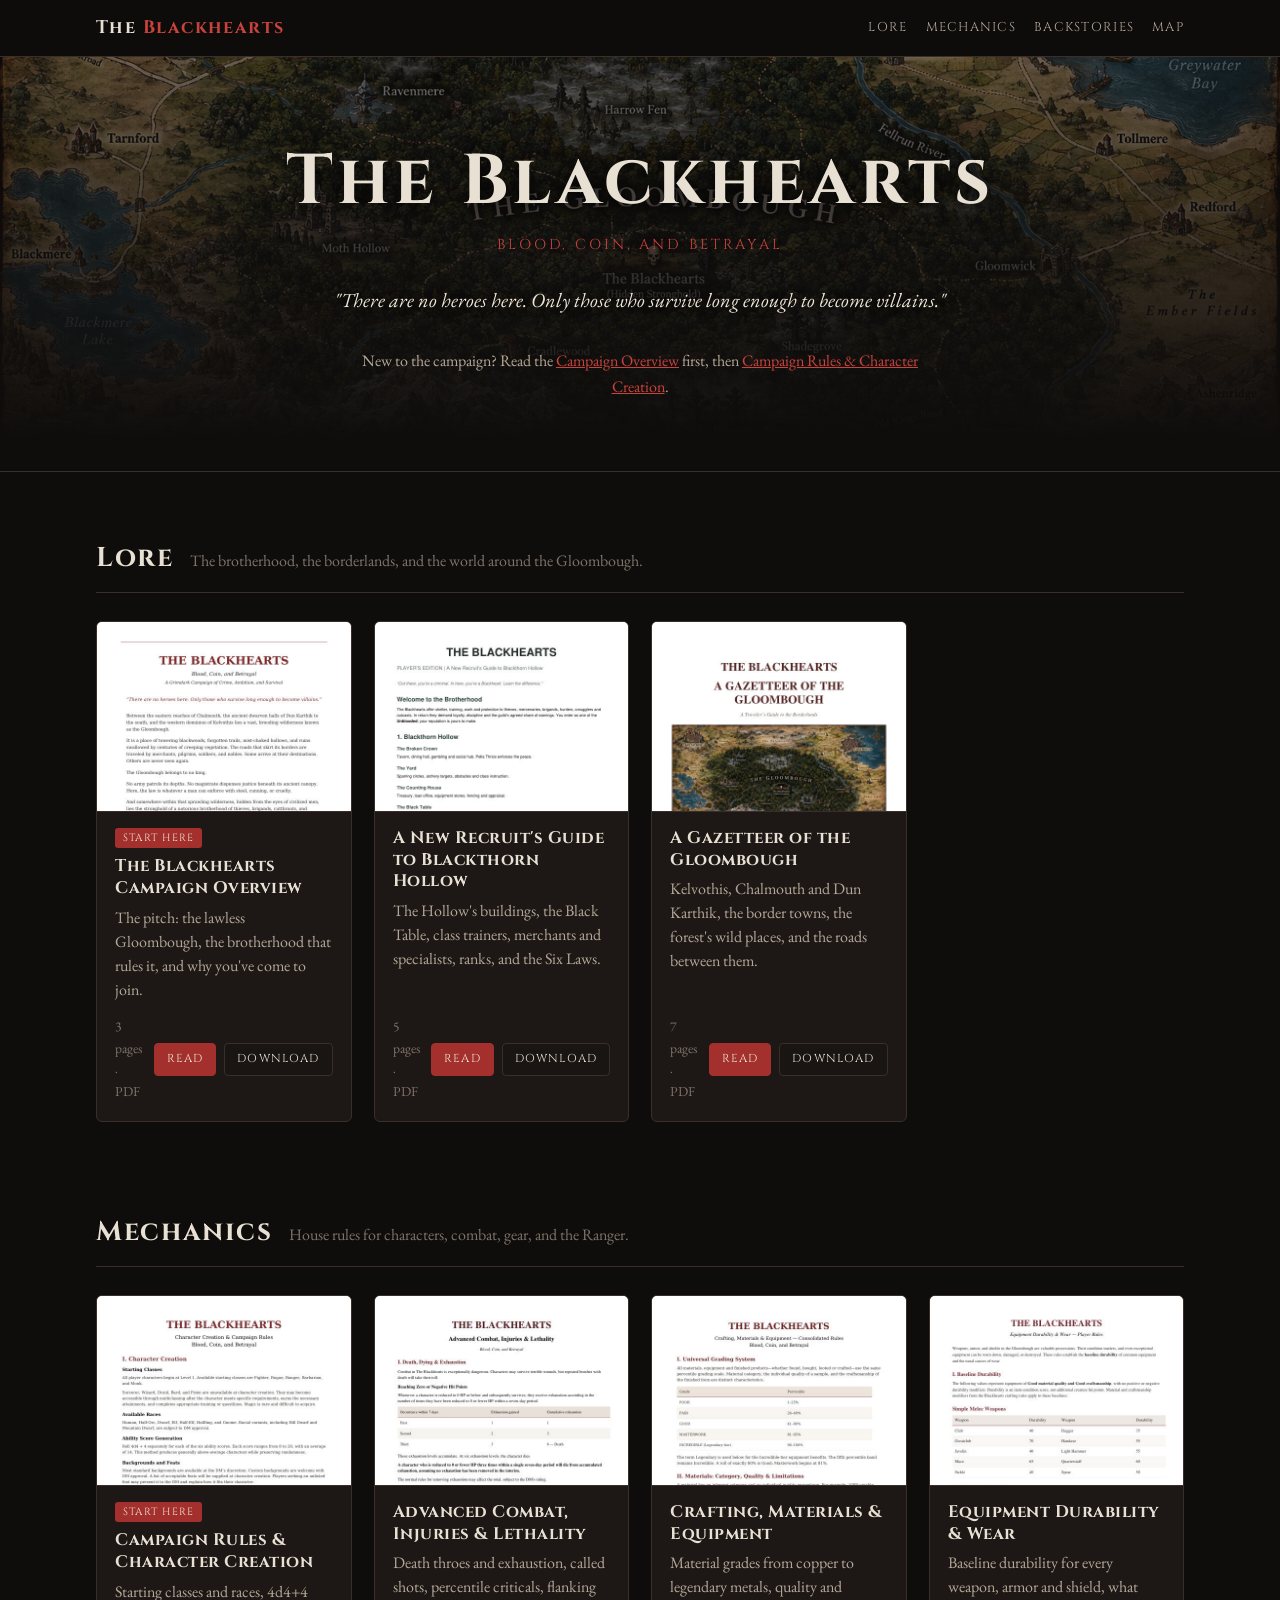
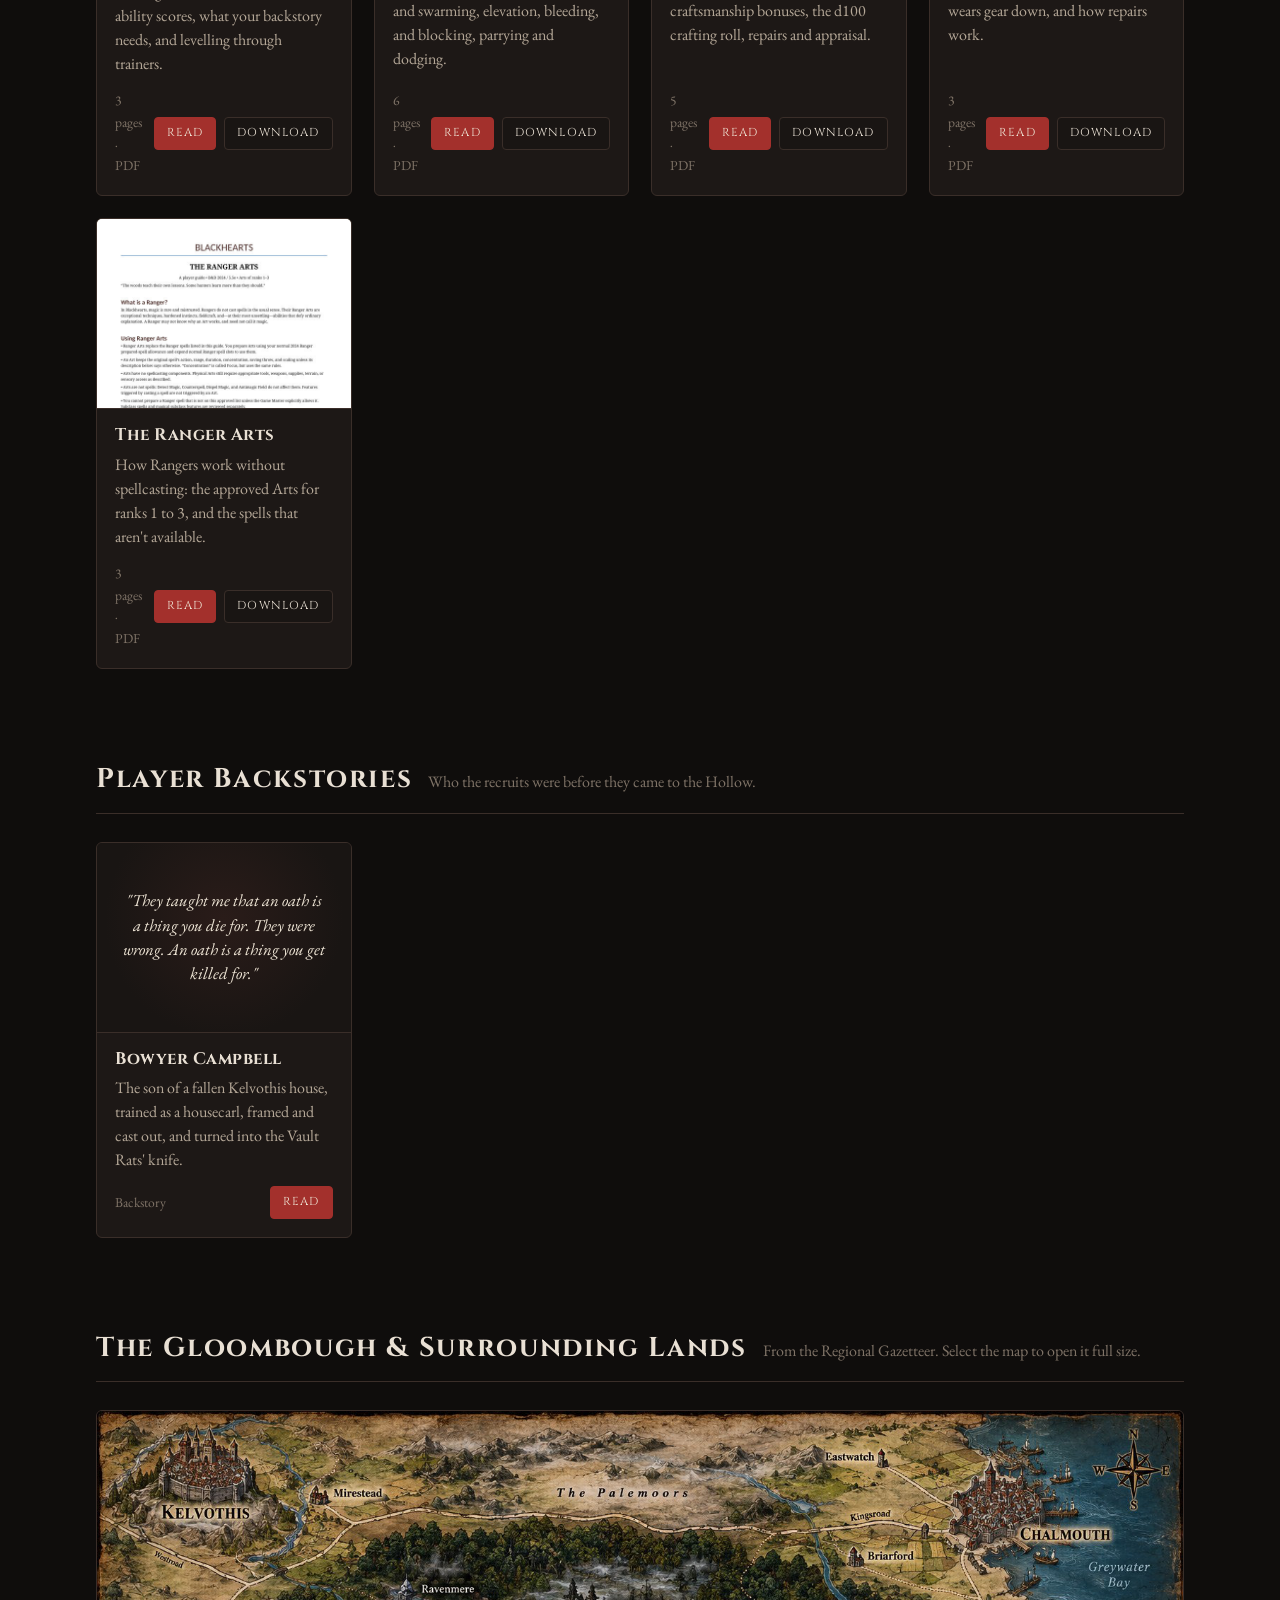
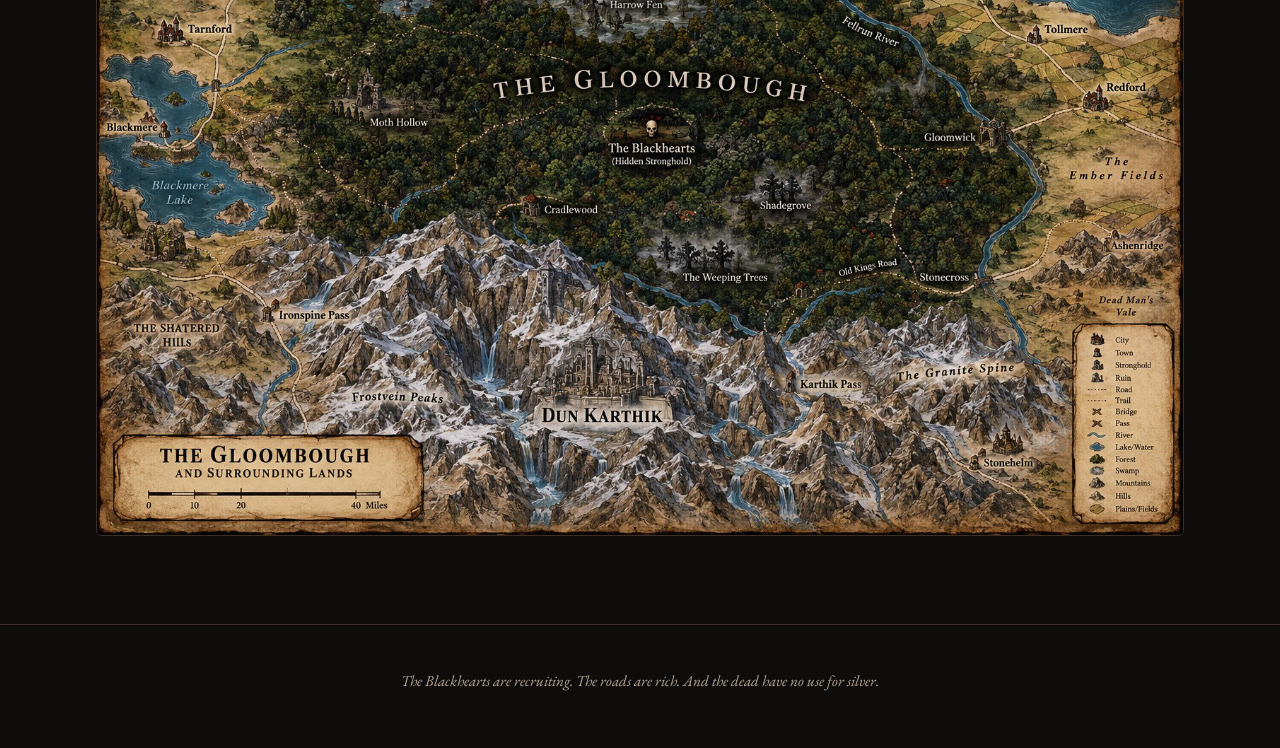
==== index.html @ fa6385bd "Add Blackhearts campaign document site Static site that organizes the player documents into Lore, Me" ====
<!doctype html>
<html lang="en">
<head>
  <meta charset="utf-8">
  <meta name="viewport" content="width=device-width, initial-scale=1">
  <title>The Blackhearts</title>
  <meta name="description" content="Player documents for The Blackhearts, a grimdark D&amp;D campaign in the Gloombough: lore, rules, and character backstories.">
  <link rel="preconnect" href="https://fonts.googleapis.com">
  <link rel="preconnect" href="https://fonts.gstatic.com" crossorigin>
  <link href="https://fonts.googleapis.com/css2?family=Cinzel:wght@500;700&family=EB+Garamond:ital,wght@0,400;0,600;1,400&display=swap" rel="stylesheet">
  <link rel="stylesheet" href="assets/style.css">
</head>
<body>

<header class="topbar">
  <div class="wrap">
    <a class="brand" href="#top">The <span>Blackhearts</span></a>
    <nav>
      <a href="#lore">Lore</a>
      <a href="#mechanics">Mechanics</a>
      <a href="#backstories">Backstories</a>
      <a href="#map">Map</a>
    </nav>
  </div>
</header>

<div class="hero" id="top">
  <div class="wrap">
    <h1>The Blackhearts</h1>
    <p class="tagline">Blood, Coin, and Betrayal</p>
    <blockquote>"There are no heroes here. Only those who survive long enough to become villains."</blockquote>
    <p class="start">New to the campaign? Read the <a href="docs/lore/campaign-overview.pdf" target="_blank" rel="noopener">Campaign Overview</a> first, then <a href="docs/mechanics/campaign-rules-character-creation.pdf" target="_blank" rel="noopener">Campaign Rules &amp; Character Creation</a>.</p>
  </div>
</div>

<main class="wrap">

  <section class="shelf" id="lore">
    <div class="shelf-head">
      <h2>Lore</h2>
      <p>The brotherhood, the borderlands, and the world around the Gloombough.</p>
    </div>
    <div class="grid">

      <article class="card">
        <a class="cover" href="docs/lore/campaign-overview.pdf" target="_blank" rel="noopener"><img src="assets/covers/campaign-overview.jpg" alt="First page of The Blackhearts Campaign Overview" loading="lazy"></a>
        <div class="body">
          <span class="badge">Start here</span>
          <h3><a href="docs/lore/campaign-overview.pdf" target="_blank" rel="noopener">The Blackhearts Campaign Overview</a></h3>
          <p class="desc">The pitch: the lawless Gloombough, the brotherhood that rules it, and why you've come to join.</p>
          <div class="meta">3 pages · PDF
            <span class="actions"><a class="btn primary" href="docs/lore/campaign-overview.pdf" target="_blank" rel="noopener">Read</a><a class="btn" href="docs/lore/campaign-overview.pdf" download>Download</a></span>
          </div>
        </div>
      </article>

      <article class="card">
        <a class="cover" href="docs/lore/blackhearts-faction-guide.pdf" target="_blank" rel="noopener"><img src="assets/covers/blackhearts-faction-guide.jpg" alt="First page of the Blackhearts faction guide" loading="lazy"></a>
        <div class="body">
          <h3><a href="docs/lore/blackhearts-faction-guide.pdf" target="_blank" rel="noopener">A New Recruit's Guide to Blackthorn Hollow</a></h3>
          <p class="desc">The Hollow's buildings, the Black Table, class trainers, merchants and specialists, ranks, and the Six Laws.</p>
          <div class="meta">5 pages · PDF
            <span class="actions"><a class="btn primary" href="docs/lore/blackhearts-faction-guide.pdf" target="_blank" rel="noopener">Read</a><a class="btn" href="docs/lore/blackhearts-faction-guide.pdf" download>Download</a></span>
          </div>
        </div>
      </article>

      <article class="card">
        <a class="cover" href="docs/lore/regional-gazetteer.pdf" target="_blank" rel="noopener"><img src="assets/covers/regional-gazetteer.jpg" alt="First page of the Regional Gazetteer, showing the map of the Gloombough" loading="lazy"></a>
        <div class="body">
          <h3><a href="docs/lore/regional-gazetteer.pdf" target="_blank" rel="noopener">A Gazetteer of the Gloombough</a></h3>
          <p class="desc">Kelvothis, Chalmouth and Dun Karthik, the border towns, the forest's wild places, and the roads between them.</p>
          <div class="meta">7 pages · PDF
            <span class="actions"><a class="btn primary" href="docs/lore/regional-gazetteer.pdf" target="_blank" rel="noopener">Read</a><a class="btn" href="docs/lore/regional-gazetteer.pdf" download>Download</a></span>
          </div>
        </div>
      </article>

    </div>
  </section>

  <section class="shelf" id="mechanics">
    <div class="shelf-head">
      <h2>Mechanics</h2>
      <p>House rules for characters, combat, gear, and the Ranger.</p>
    </div>
    <div class="grid">

      <article class="card">
        <a class="cover" href="docs/mechanics/campaign-rules-character-creation.pdf" target="_blank" rel="noopener"><img src="assets/covers/campaign-rules-character-creation.jpg" alt="First page of Campaign Rules and Character Creation" loading="lazy"></a>
        <div class="body">
          <span class="badge">Start here</span>
          <h3><a href="docs/mechanics/campaign-rules-character-creation.pdf" target="_blank" rel="noopener">Campaign Rules &amp; Character Creation</a></h3>
          <p class="desc">Starting classes and races, 4d4+4 ability scores, what your backstory needs, and levelling through trainers.</p>
          <div class="meta">3 pages · PDF
            <span class="actions"><a class="btn primary" href="docs/mechanics/campaign-rules-character-creation.pdf" target="_blank" rel="noopener">Read</a><a class="btn" href="docs/mechanics/campaign-rules-character-creation.pdf" download>Download</a></span>
          </div>
        </div>
      </article>

      <article class="card">
        <a class="cover" href="docs/mechanics/advanced-combat.pdf" target="_blank" rel="noopener"><img src="assets/covers/advanced-combat.jpg" alt="First page of Advanced Combat, Injuries and Lethality" loading="lazy"></a>
        <div class="body">
          <h3><a href="docs/mechanics/advanced-combat.pdf" target="_blank" rel="noopener">Advanced Combat, Injuries &amp; Lethality</a></h3>
          <p class="desc">Death throes and exhaustion, called shots, percentile criticals, flanking and swarming, elevation, bleeding, and blocking, parrying and dodging.</p>
          <div class="meta">6 pages · PDF
            <span class="actions"><a class="btn primary" href="docs/mechanics/advanced-combat.pdf" target="_blank" rel="noopener">Read</a><a class="btn" href="docs/mechanics/advanced-combat.pdf" download>Download</a></span>
          </div>
        </div>
      </article>

      <article class="card">
        <a class="cover" href="docs/mechanics/crafting.pdf" target="_blank" rel="noopener"><img src="assets/covers/crafting.jpg" alt="First page of Crafting, Materials and Equipment" loading="lazy"></a>
        <div class="body">
          <h3><a href="docs/mechanics/crafting.pdf" target="_blank" rel="noopener">Crafting, Materials &amp; Equipment</a></h3>
          <p class="desc">Material grades from copper to legendary metals, quality and craftsmanship bonuses, the d100 crafting roll, repairs and appraisal.</p>
          <div class="meta">5 pages · PDF
            <span class="actions"><a class="btn primary" href="docs/mechanics/crafting.pdf" target="_blank" rel="noopener">Read</a><a class="btn" href="docs/mechanics/crafting.pdf" download>Download</a></span>
          </div>
        </div>
      </article>

      <article class="card">
        <a class="cover" href="docs/mechanics/durability.pdf" target="_blank" rel="noopener"><img src="assets/covers/durability.jpg" alt="First page of Equipment Durability and Wear" loading="lazy"></a>
        <div class="body">
          <h3><a href="docs/mechanics/durability.pdf" target="_blank" rel="noopener">Equipment Durability &amp; Wear</a></h3>
          <p class="desc">Baseline durability for every weapon, armor and shield, what wears gear down, and how repairs work.</p>
          <div class="meta">3 pages · PDF
            <span class="actions"><a class="btn primary" href="docs/mechanics/durability.pdf" target="_blank" rel="noopener">Read</a><a class="btn" href="docs/mechanics/durability.pdf" download>Download</a></span>
          </div>
        </div>
      </article>

      <article class="card">
        <a class="cover" href="docs/mechanics/ranger-arts.pdf" target="_blank" rel="noopener"><img src="assets/covers/ranger-arts.jpg" alt="First page of The Ranger Arts player guide" loading="lazy"></a>
        <div class="body">
          <h3><a href="docs/mechanics/ranger-arts.pdf" target="_blank" rel="noopener">The Ranger Arts</a></h3>
          <p class="desc">How Rangers work without spellcasting: the approved Arts for ranks 1 to 3, and the spells that aren't available.</p>
          <div class="meta">3 pages · PDF
            <span class="actions"><a class="btn primary" href="docs/mechanics/ranger-arts.pdf" target="_blank" rel="noopener">Read</a><a class="btn" href="docs/mechanics/ranger-arts.pdf" download>Download</a></span>
          </div>
        </div>
      </article>

    </div>
  </section>

  <section class="shelf" id="backstories">
    <div class="shelf-head">
      <h2>Player Backstories</h2>
      <p>Who the recruits were before they came to the Hollow.</p>
    </div>
    <div class="grid">

      <article class="card">
        <a class="epigraph" href="backstories/bowyer-campbell.html">"They taught me that an oath is a thing you die for. They were wrong. An oath is a thing you get killed for."</a>
        <div class="body">
          <h3><a href="backstories/bowyer-campbell.html">Bowyer Campbell</a></h3>
          <p class="desc">The son of a fallen Kelvothis house, trained as a housecarl, framed and cast out, and turned into the Vault Rats' knife.</p>
          <div class="meta">Backstory
            <span class="actions"><a class="btn primary" href="backstories/bowyer-campbell.html">Read</a></span>
          </div>
        </div>
      </article>

    </div>
  </section>

  <section class="shelf" id="map">
    <div class="shelf-head">
      <h2>The Gloombough &amp; Surrounding Lands</h2>
      <p>From the Regional Gazetteer. Select the map to open it full size.</p>
    </div>
    <a class="map-frame" href="assets/gloombough-map.jpg" target="_blank" rel="noopener">
      <img src="assets/gloombough-map.jpg" alt="Map of the Gloombough forest with Kelvothis to the west, Chalmouth to the east, and Dun Karthik in the southern mountains" loading="lazy">
    </a>
  </section>

</main>

<footer>
  <div class="wrap">
    <p class="closing">The Blackhearts are recruiting. The roads are rich. And the dead have no use for silver.</p>
  </div>
</footer>

</body>
</html>
---- assets/style.css ----
:root {
  --bg: #0f0d0c;
  --bg-raised: #191513;
  --bg-card: #1d1816;
  --line: #3a2e29;
  --ink: #e9e0d4;
  --ink-soft: #b4a797;
  --ink-faint: #7f7367;
  --blood: #a3302c;
  --blood-bright: #c9433d;
  --parchment: #efe6d6;
  --radius: 6px;
  --serif: "EB Garamond", Georgia, "Times New Roman", serif;
  --display: "Cinzel", "Trajan Pro", Georgia, serif;
}

* { box-sizing: border-box; }

html { scroll-behavior: smooth; scroll-padding-top: 72px; }

body {
  margin: 0;
  background: var(--bg);
  color: var(--ink);
  font-family: var(--serif);
  font-size: 1.125rem;
  line-height: 1.6;
  -webkit-font-smoothing: antialiased;
}

a { color: var(--blood-bright); }
a:hover { color: var(--parchment); }

img { max-width: 100%; display: block; }

.wrap { max-width: 1120px; margin: 0 auto; padding: 0 16px; }

/* Top bar */
.topbar {
  position: sticky;
  top: 0;
  z-index: 10;
  background: rgba(15, 13, 12, 0.92);
  backdrop-filter: blur(6px);
  border-bottom: 1px solid var(--line);
}
.topbar .wrap {
  display: flex;
  align-items: center;
  gap: 24px;
  min-height: 56px;
  overflow-x: auto;
}
.brand {
  font-family: var(--display);
  font-weight: 700;
  letter-spacing: 0.08em;
  color: var(--ink);
  text-decoration: none;
  white-space: nowrap;
}
.brand span { color: var(--blood-bright); }
.topbar nav { display: flex; gap: 18px; margin-left: auto; }
.topbar nav a {
  font-family: var(--display);
  font-size: 0.8rem;
  letter-spacing: 0.1em;
  text-transform: uppercase;
  color: var(--ink-soft);
  text-decoration: none;
  white-space: nowrap;
}
.topbar nav a:hover { color: var(--parchment); }

/* Hero */
.hero {
  position: relative;
  padding: 88px 0 72px;
  text-align: center;
  border-bottom: 1px solid var(--line);
  background:
    linear-gradient(to bottom, rgba(15, 13, 12, 0.55), var(--bg) 92%),
    url("gloombough-map.jpg") center 40% / cover no-repeat;
}
.hero h1 {
  font-family: var(--display);
  font-size: clamp(2.4rem, 7vw, 4.4rem);
  letter-spacing: 0.06em;
  margin: 0;
  line-height: 1.05;
  text-shadow: 0 2px 18px rgba(0, 0, 0, 0.8);
}
.hero .tagline {
  font-family: var(--display);
  color: var(--blood-bright);
  letter-spacing: 0.2em;
  text-transform: uppercase;
  font-size: 0.9rem;
  margin: 14px 0 28px;
}
.hero blockquote {
  max-width: 34em;
  margin: 0 auto;
  font-style: italic;
  font-size: 1.25rem;
  color: var(--parchment);
  text-shadow: 0 1px 10px rgba(0, 0, 0, 0.9);
}
.hero .start {
  margin: 32px auto 0;
  max-width: 36em;
  color: var(--ink-soft);
  font-size: 1rem;
}

/* Sections */
section.shelf { padding: 64px 0 24px; }
.shelf-head {
  display: flex;
  align-items: baseline;
  gap: 16px;
  border-bottom: 1px solid var(--line);
  padding-bottom: 12px;
  margin-bottom: 28px;
}
.shelf-head h2 {
  font-family: var(--display);
  font-size: 1.7rem;
  letter-spacing: 0.06em;
  margin: 0;
}
.shelf-head p {
  margin: 0;
  color: var(--ink-faint);
  font-size: 1rem;
}

.grid {
  display: grid;
  grid-template-columns: repeat(auto-fill, minmax(250px, 1fr));
  gap: 22px;
}

.card {
  display: flex;
  flex-direction: column;
  background: var(--bg-card);
  border: 1px solid var(--line);
  border-radius: var(--radius);
  overflow: hidden;
  transition: border-color 0.15s, transform 0.15s;
}
.card:hover { border-color: var(--blood); transform: translateY(-2px); }

.card .cover {
  display: block;
  aspect-ratio: 4 / 3;
  overflow: hidden;
  background: var(--parchment);
  border-bottom: 1px solid var(--line);
}
.card .cover img {
  width: 100%;
  height: 100%;
  object-fit: cover;
  object-position: top;
}

.card .body { padding: 16px 18px 18px; display: flex; flex-direction: column; flex: 1; }
.card h3 {
  font-family: var(--display);
  font-size: 1.05rem;
  letter-spacing: 0.03em;
  margin: 0 0 6px;
  line-height: 1.3;
}
.card h3 a { color: var(--ink); text-decoration: none; }
.card h3 a:hover { color: var(--parchment); }
.card .desc { margin: 0 0 14px; color: var(--ink-soft); font-size: 1rem; line-height: 1.5; flex: 1; }
.card .meta {
  display: flex;
  align-items: center;
  gap: 10px;
  font-size: 0.85rem;
  color: var(--ink-faint);
}
.card .meta .actions { margin-left: auto; display: flex; gap: 8px; }

.badge {
  display: inline-block;
  font-family: var(--display);
  font-size: 0.65rem;
  letter-spacing: 0.12em;
  text-transform: uppercase;
  color: var(--parchment);
  background: var(--blood);
  padding: 2px 8px;
  border-radius: 3px;
  margin-bottom: 8px;
  align-self: flex-start;
}

.btn {
  font-family: var(--display);
  font-size: 0.72rem;
  letter-spacing: 0.1em;
  text-transform: uppercase;
  text-decoration: none;
  padding: 6px 12px;
  border-radius: 4px;
  border: 1px solid var(--line);
  color: var(--ink);
  background: var(--bg-raised);
  white-space: nowrap;
}
.btn:hover { border-color: var(--blood); color: var(--parchment); }
.btn.primary { background: var(--blood); border-color: var(--blood); color: var(--parchment); }
.btn.primary:hover { background: var(--blood-bright); border-color: var(--blood-bright); }

/* Backstory card: a quote instead of a page cover */
.card .epigraph {
  aspect-ratio: 4 / 3;
  display: flex;
  align-items: center;
  justify-content: center;
  padding: 24px;
  text-decoration: none;
  background:
    radial-gradient(circle at 50% 40%, #2a1c19, var(--bg-raised) 70%);
  border-bottom: 1px solid var(--line);
  color: var(--parchment);
  font-style: italic;
  font-size: 1.05rem;
  line-height: 1.45;
  text-align: center;
}

/* Map */
.map-frame {
  display: block;
  border: 1px solid var(--line);
  border-radius: var(--radius);
  overflow: hidden;
}
.map-frame:hover { border-color: var(--blood); }
.map-note { color: var(--ink-faint); font-size: 0.95rem; margin-top: 10px; }

footer {
  margin-top: 64px;
  border-top: 1px solid var(--line);
  padding: 28px 0 40px;
  color: var(--ink-faint);
  font-size: 0.95rem;
  text-align: center;
}
footer .closing { font-style: italic; color: var(--ink-soft); }

/* Reading page (backstories) */
.reading {
  max-width: 44rem;
  margin: 0 auto;
  padding: 48px 16px 24px;
}
.reading .back {
  font-family: var(--display);
  font-size: 0.8rem;
  letter-spacing: 0.1em;
  text-transform: uppercase;
  text-decoration: none;
}
.reading .kicker {
  font-family: var(--display);
  color: var(--blood-bright);
  letter-spacing: 0.2em;
  text-transform: uppercase;
  font-size: 0.8rem;
  margin: 36px 0 0;
}
.reading h1 {
  font-family: var(--display);
  font-size: clamp(2rem, 6vw, 3rem);
  letter-spacing: 0.04em;
  margin: 6px 0 20px;
  line-height: 1.1;
}
.reading h1 + p em {
  display: block;
  font-size: 1.25rem;
  color: var(--parchment);
}
.reading h2 {
  font-family: var(--display);
  font-size: 1.3rem;
  letter-spacing: 0.05em;
  color: var(--blood-bright);
  margin: 40px 0 10px;
}
.reading hr { border: 0; border-top: 1px solid var(--line); margin: 36px 0; }
.reading p, .reading li { color: var(--ink); }
.reading strong { color: var(--parchment); }
.reading ul { padding-left: 1.3em; }
.reading li { margin-bottom: 6px; }
.reading .source { margin-top: 40px; font-size: 0.95rem; color: var(--ink-faint); }

@media (max-width: 640px) {
  body { font-size: 1.05rem; }
  .topbar .wrap { flex-wrap: wrap; gap: 4px 0; padding-top: 10px; padding-bottom: 10px; }
  .topbar nav { gap: 16px; margin-left: 0; width: 100%; }
  html { scroll-padding-top: 96px; }
  .hero { padding: 64px 0 52px; }
  .shelf-head { flex-direction: column; gap: 4px; }
}
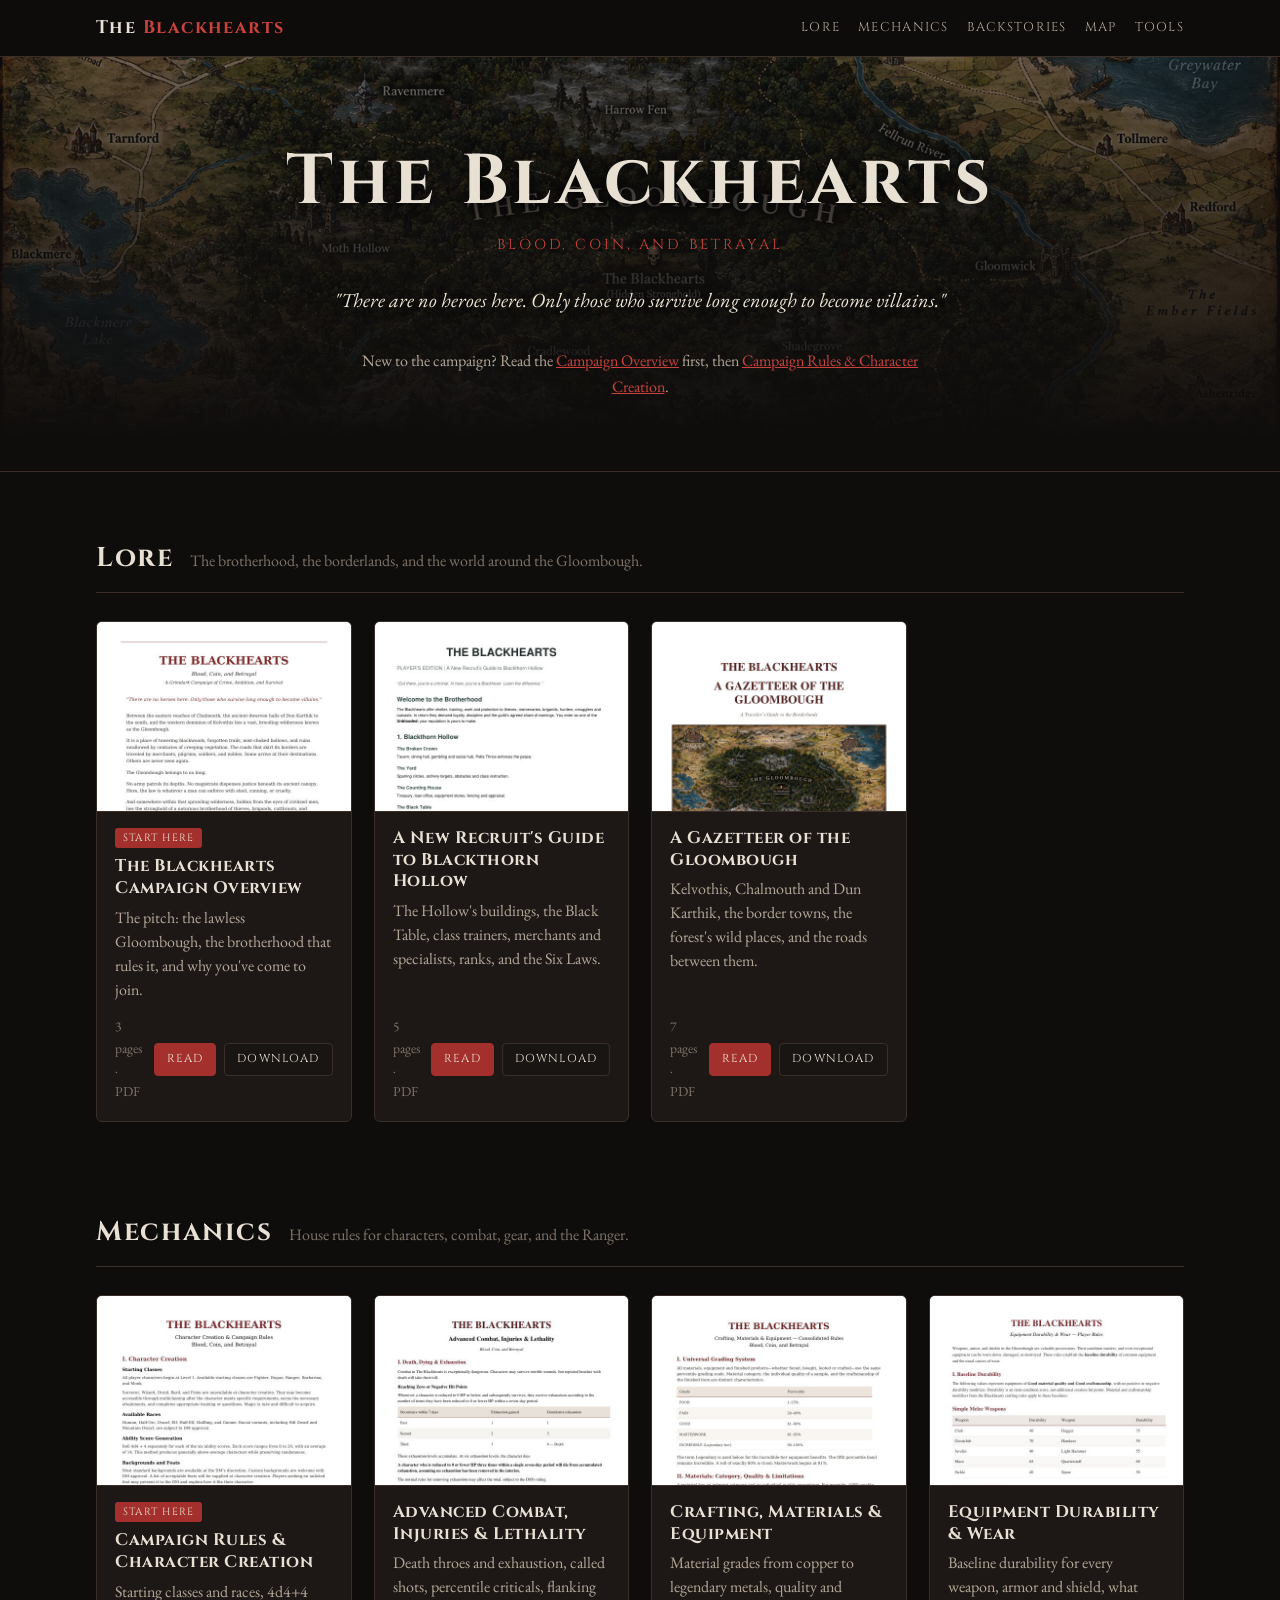
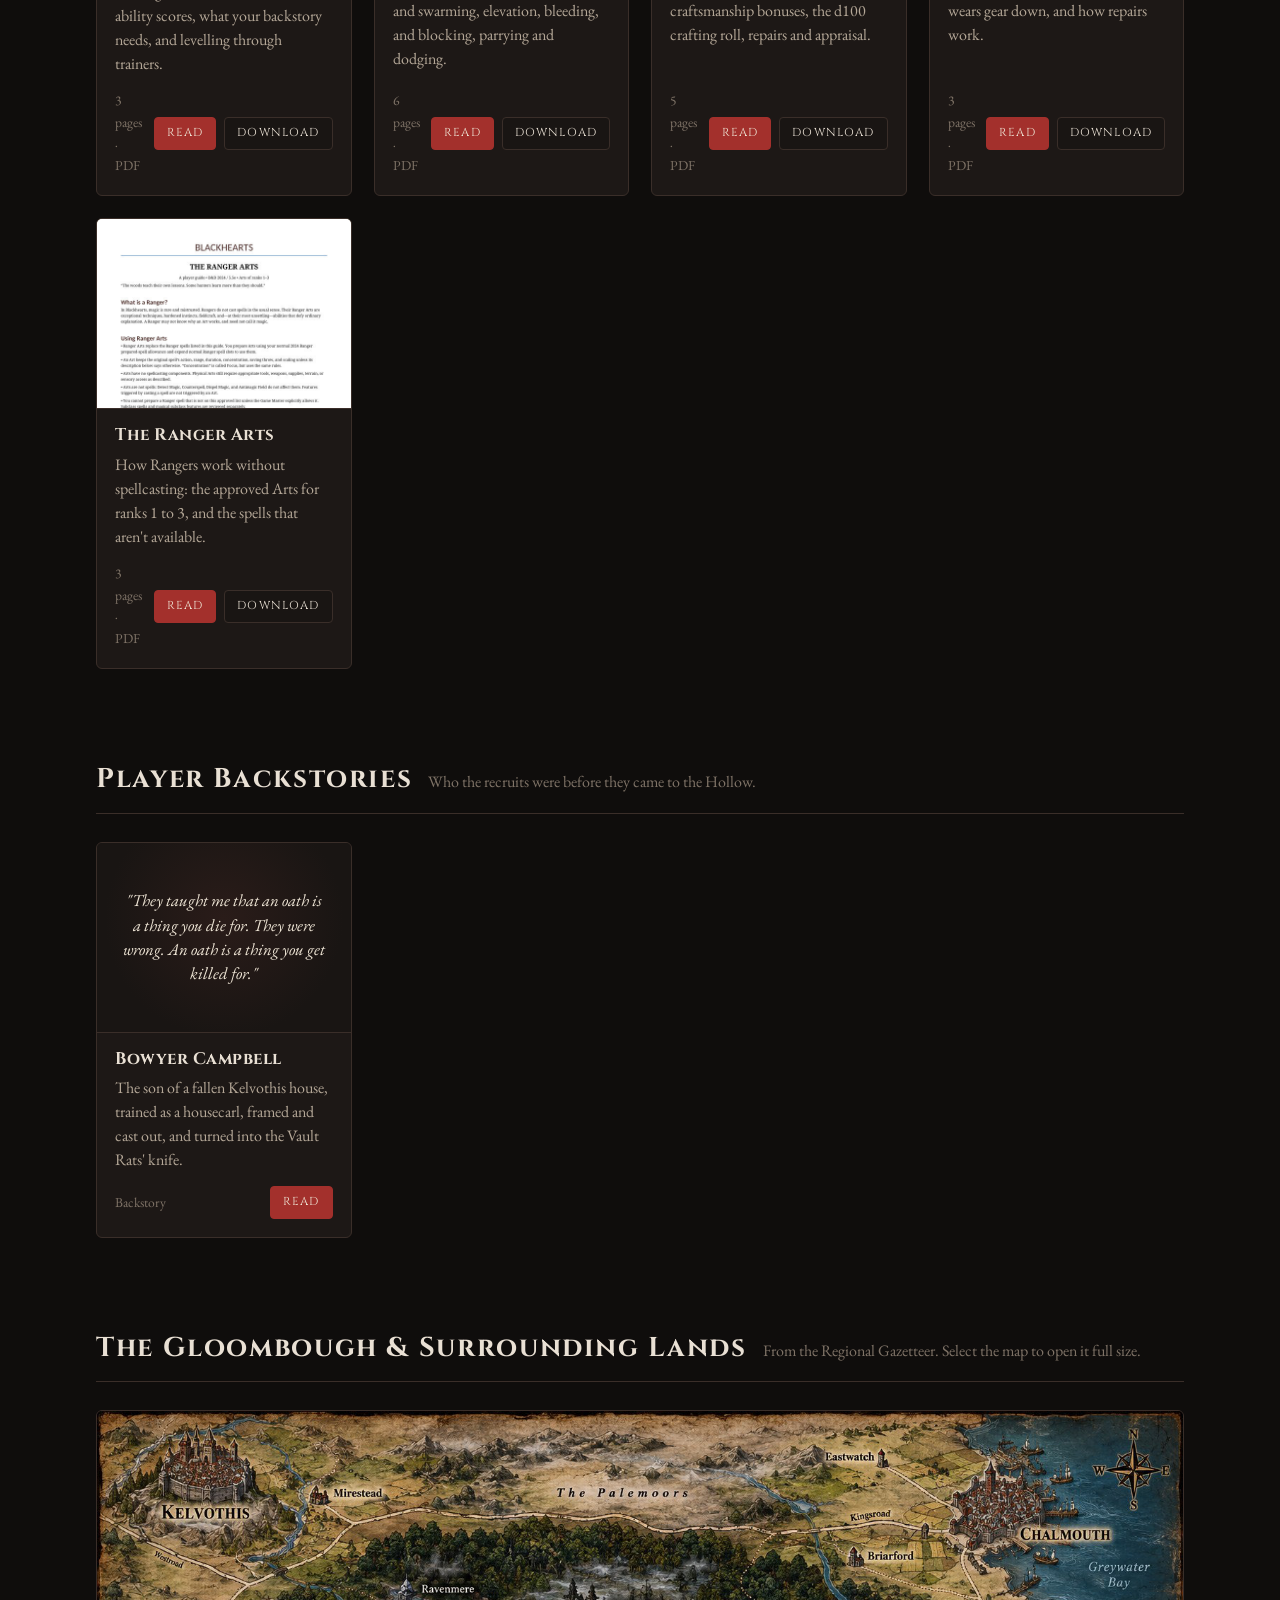
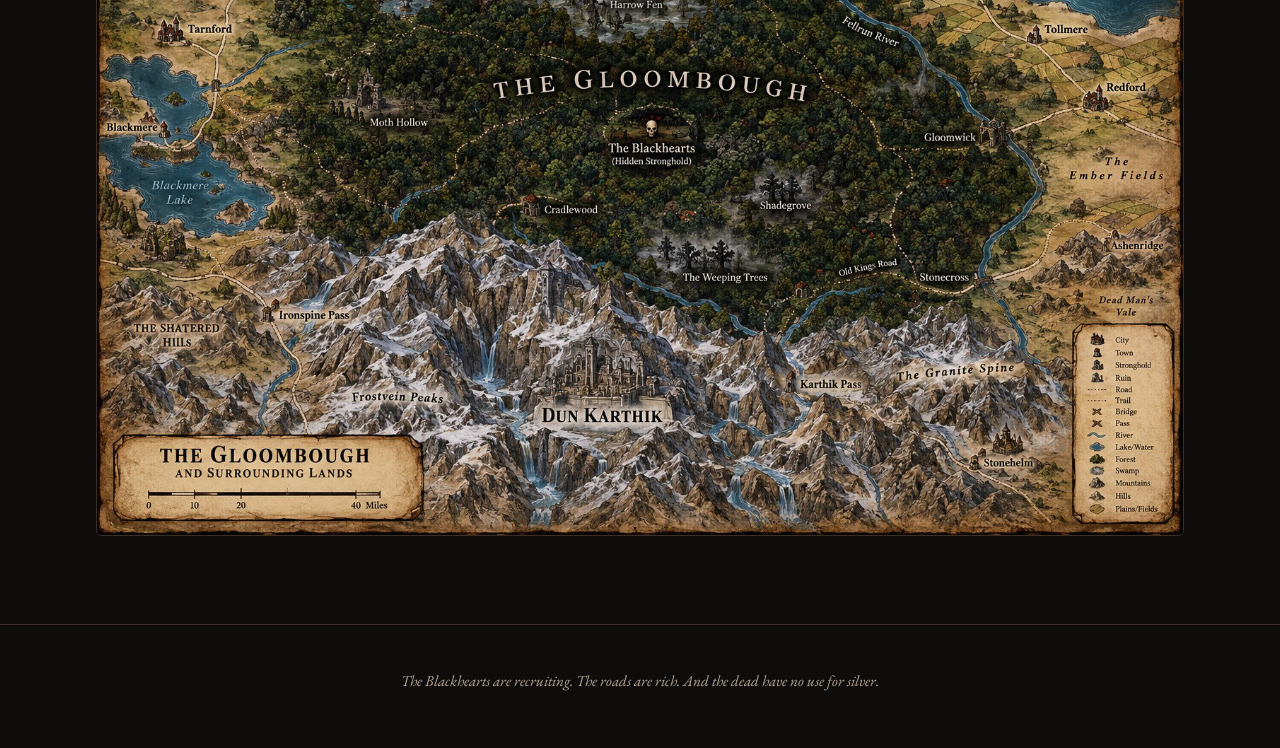
==== commit 190e4b89: "Add Tools page with a Character tab New tools/ page, linked from the site nav, for tracking house ru" ====
--- a/index.html
+++ b/index.html
@@ -20,6 +20,7 @@
       <a href="#mechanics">Mechanics</a>
       <a href="#backstories">Backstories</a>
       <a href="#map">Map</a>
+      <a href="tools/">Tools</a>
     </nav>
   </div>
 </header>
--- a/assets/style.css
+++ b/assets/style.css
@@ -300,13 +300,23 @@
 .reading strong { color: var(--parchment); }
 .reading ul { padding-left: 1.3em; }
 .reading li { margin-bottom: 6px; }
+.reading .at-the-table {
+  margin: 32px 0 0;
+  padding: 6px 24px 14px;
+  background: var(--bg-card);
+  border: 1px solid var(--line);
+  border-left: 3px solid var(--blood);
+  border-radius: var(--radius);
+}
+.reading .at-the-table h2 { margin-top: 18px; }
+.reading .at-the-table p { margin: 0 0 12px; }
 .reading .source { margin-top: 40px; font-size: 0.95rem; color: var(--ink-faint); }
 
 @media (max-width: 640px) {
   body { font-size: 1.05rem; }
   .topbar .wrap { flex-wrap: wrap; gap: 4px 0; padding-top: 10px; padding-bottom: 10px; }
-  .topbar nav { gap: 16px; margin-left: 0; width: 100%; }
-  html { scroll-padding-top: 96px; }
+  .topbar nav { flex-wrap: wrap; gap: 2px 16px; margin-left: 0; width: 100%; }
+  html { scroll-padding-top: 120px; }
   .hero { padding: 64px 0 52px; }
   .shelf-head { flex-direction: column; gap: 4px; }
 }
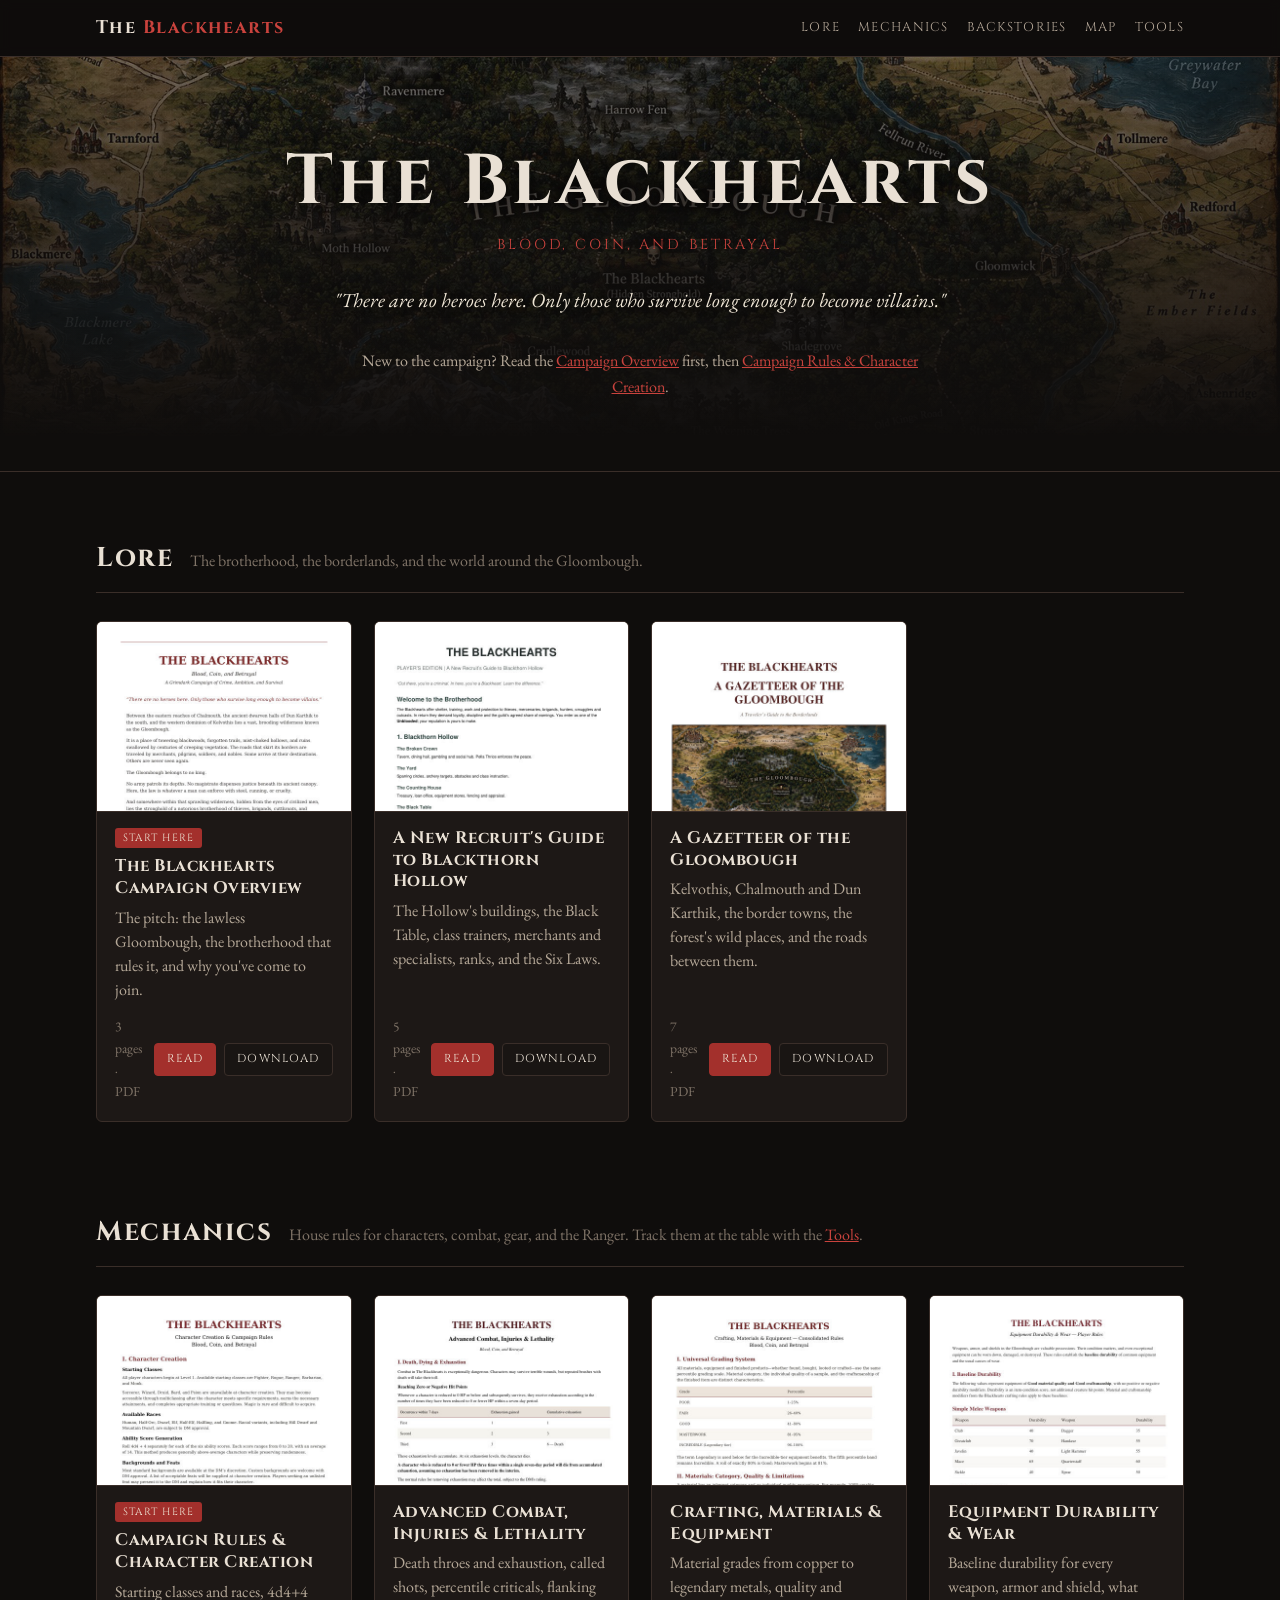
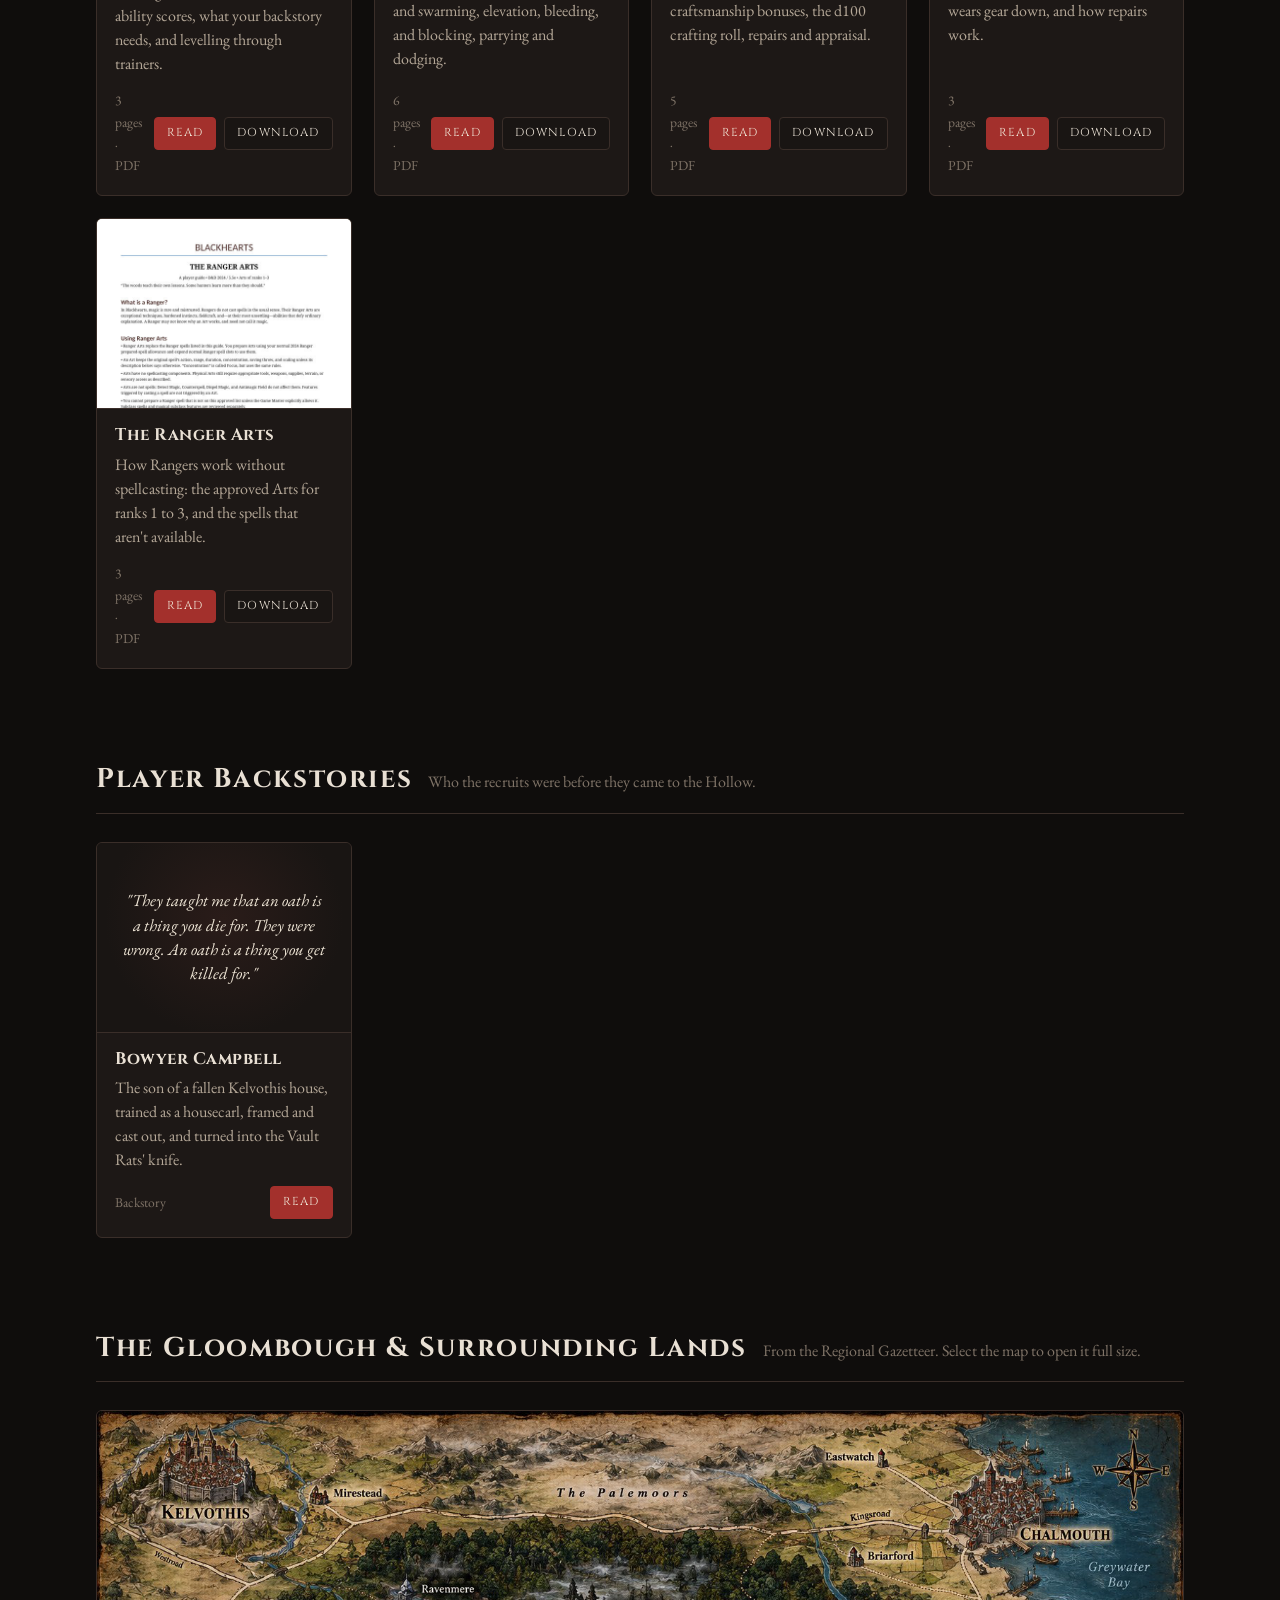
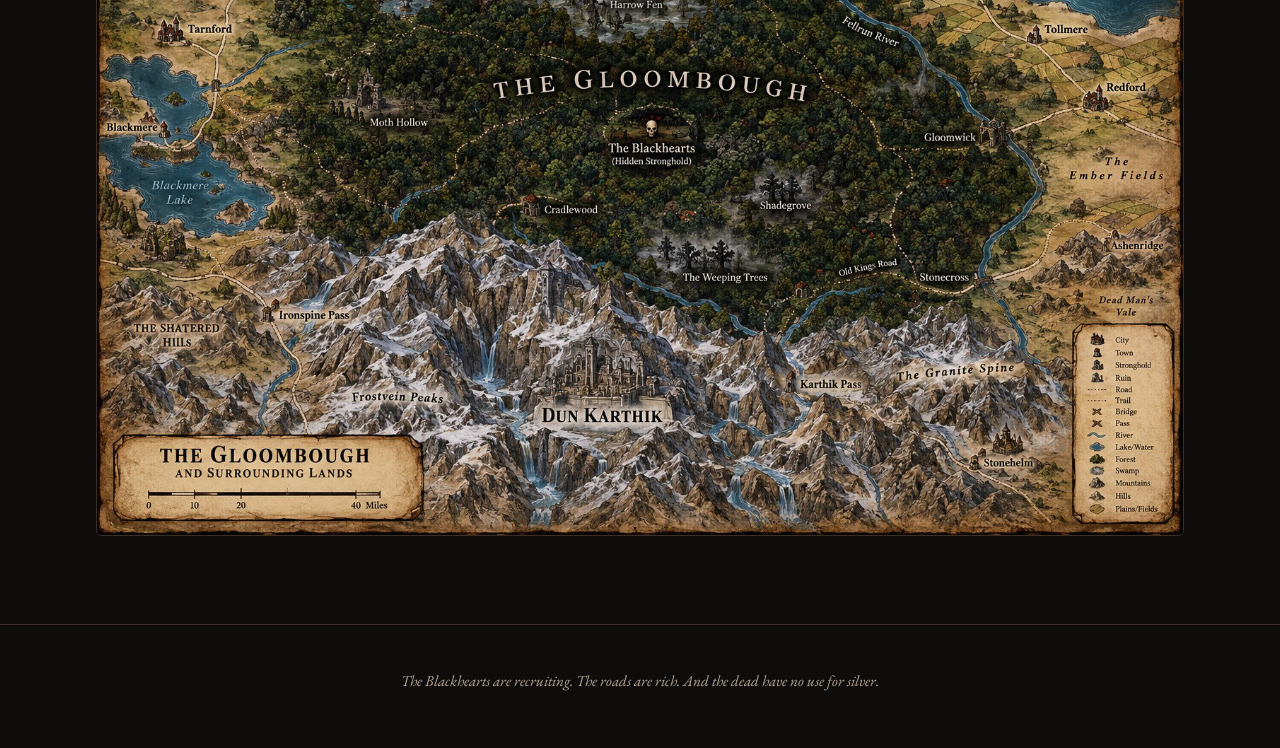
==== commit 3d7b4ecc: "Document the Tools page and test saved-data recovery README: what the Tools page does, which file ho" ====
--- a/index.html
+++ b/index.html
@@ -83,7 +83,7 @@
   <section class="shelf" id="mechanics">
     <div class="shelf-head">
       <h2>Mechanics</h2>
-      <p>House rules for characters, combat, gear, and the Ranger.</p>
+      <p>House rules for characters, combat, gear, and the Ranger. Track them at the table with the <a href="tools/">Tools</a>.</p>
     </div>
     <div class="grid">
 
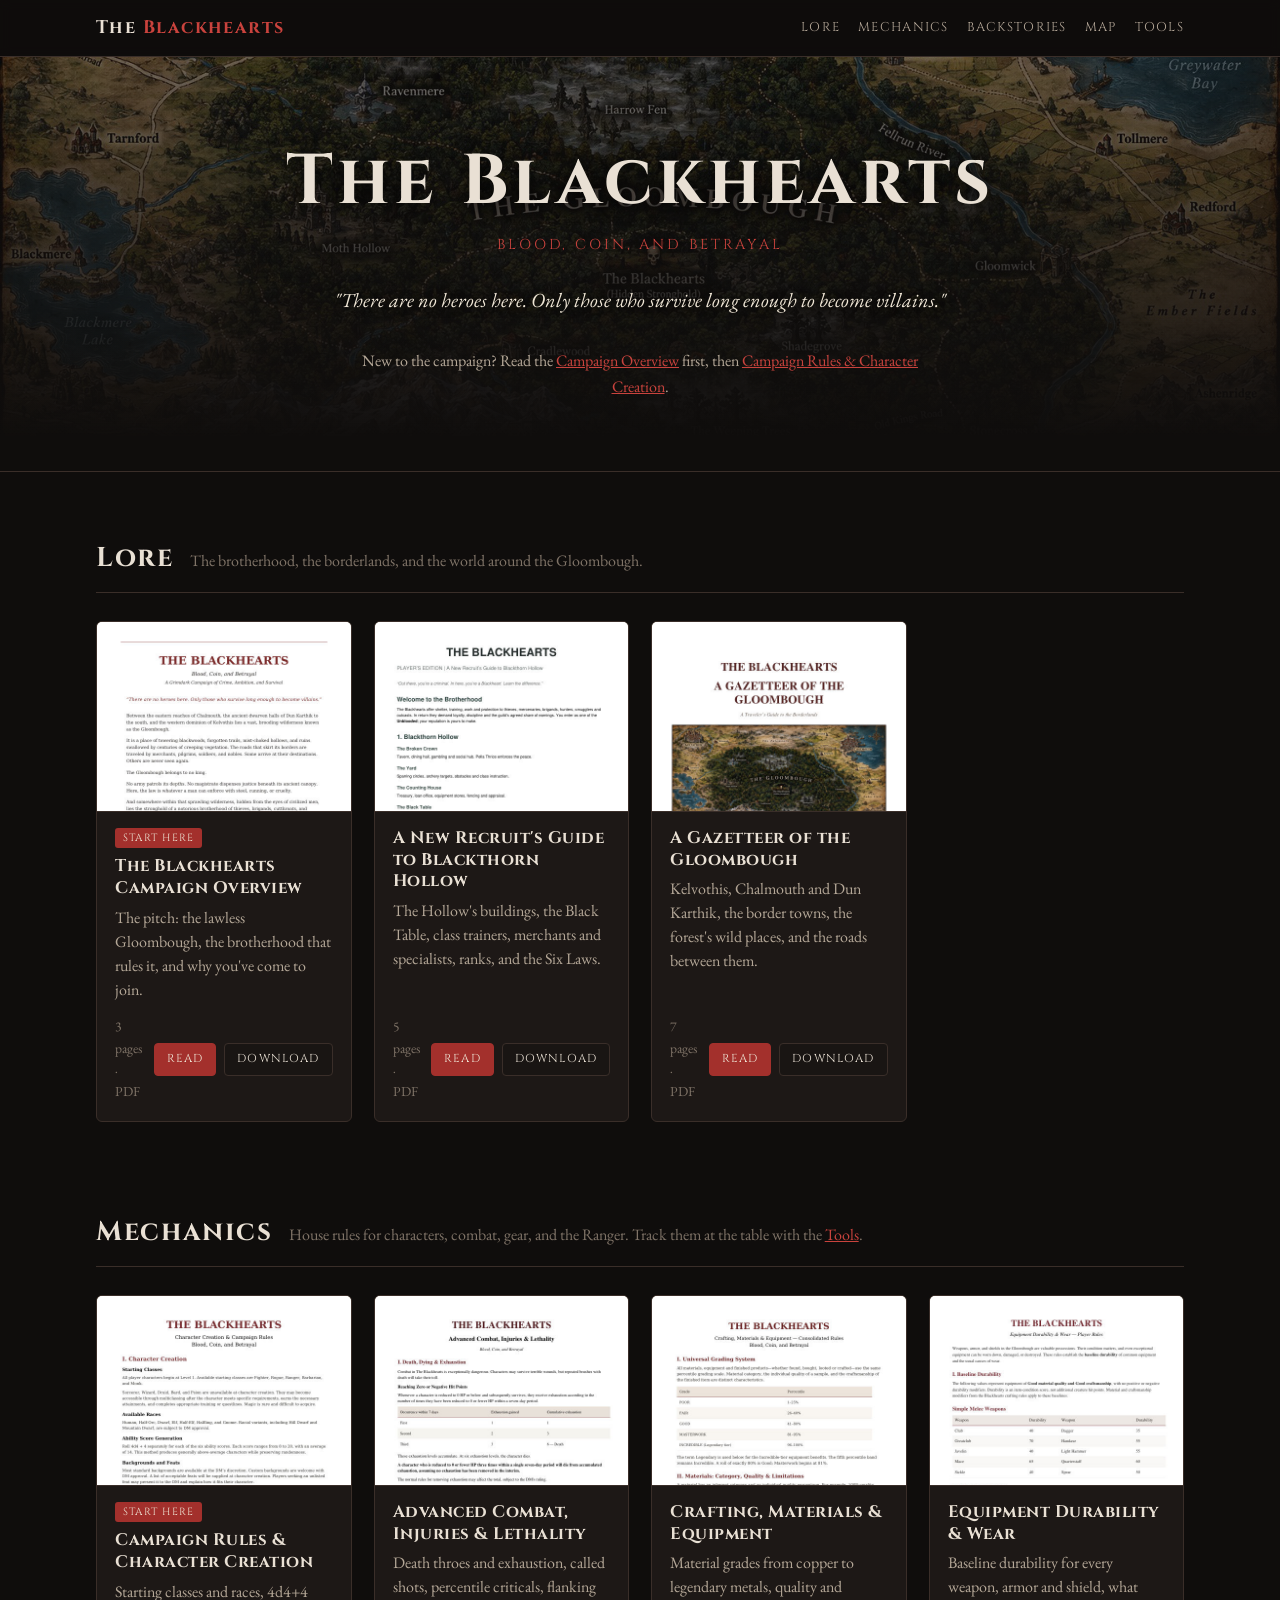
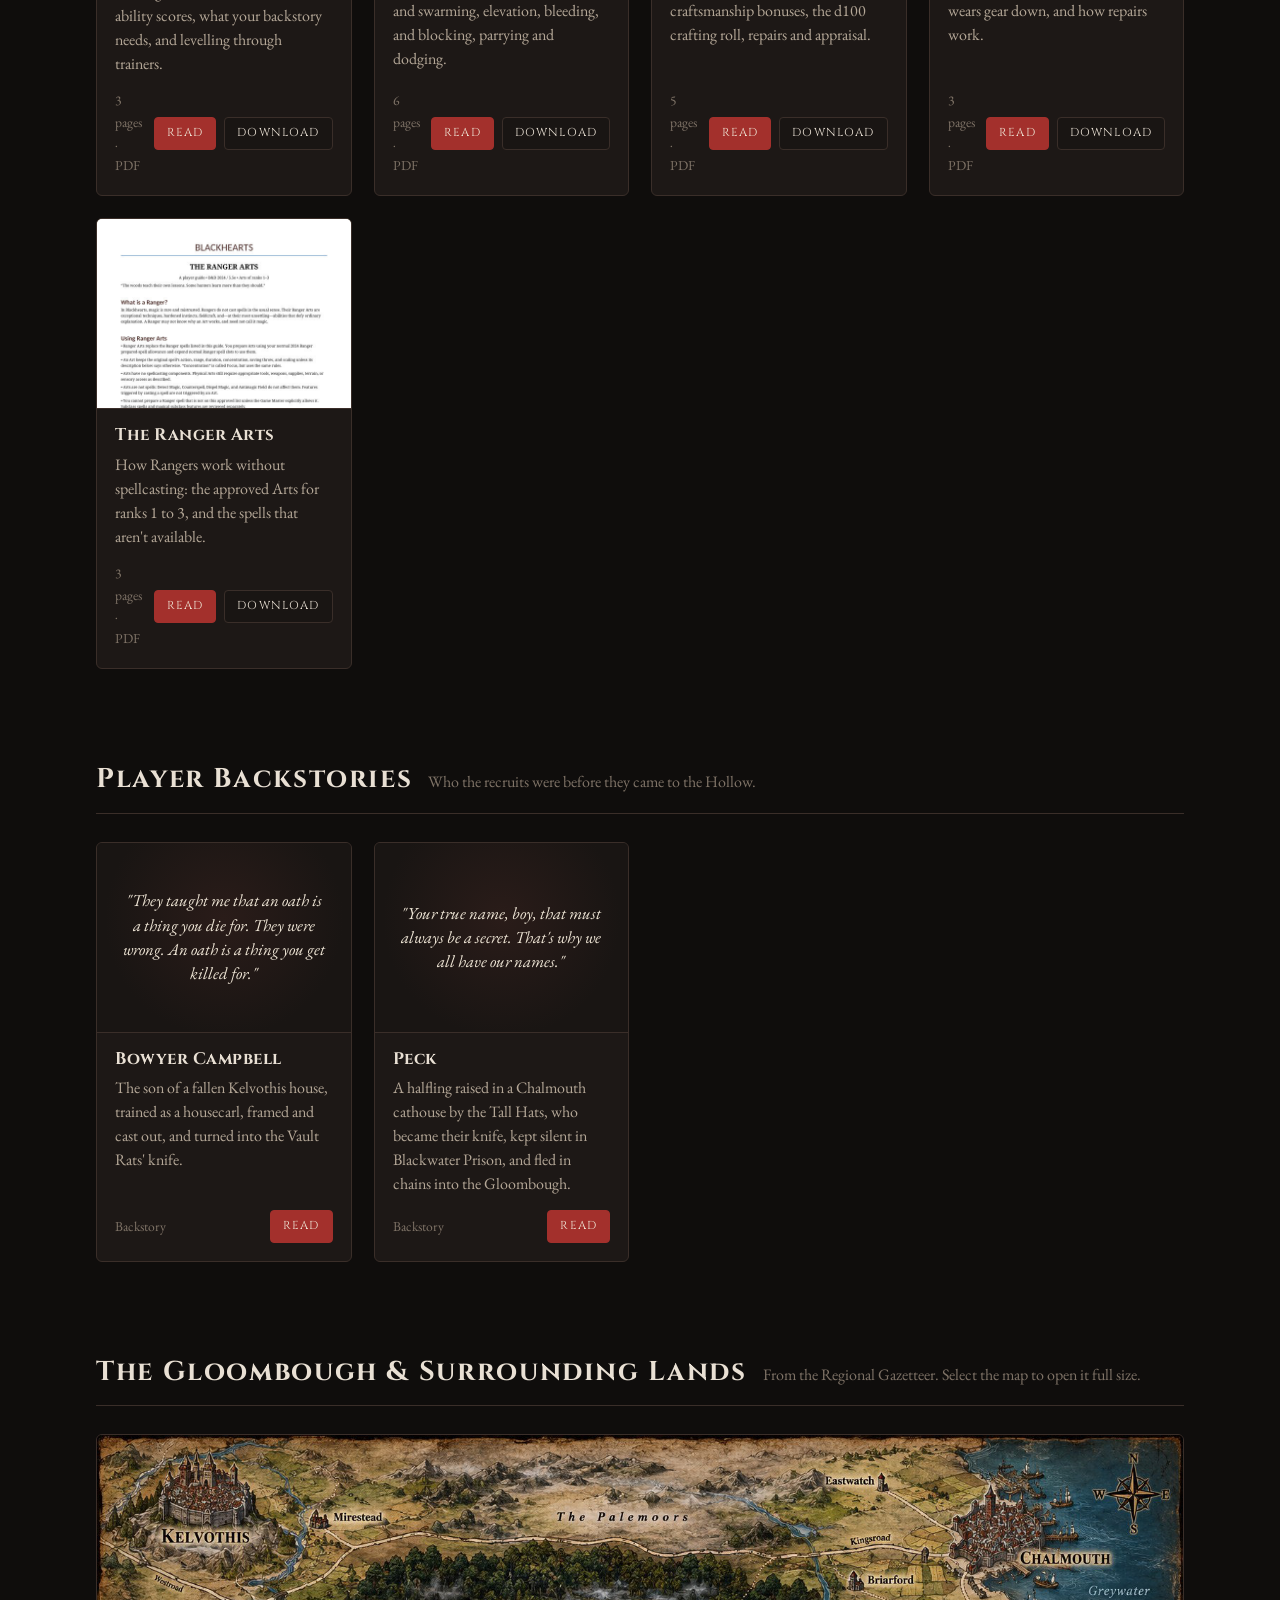
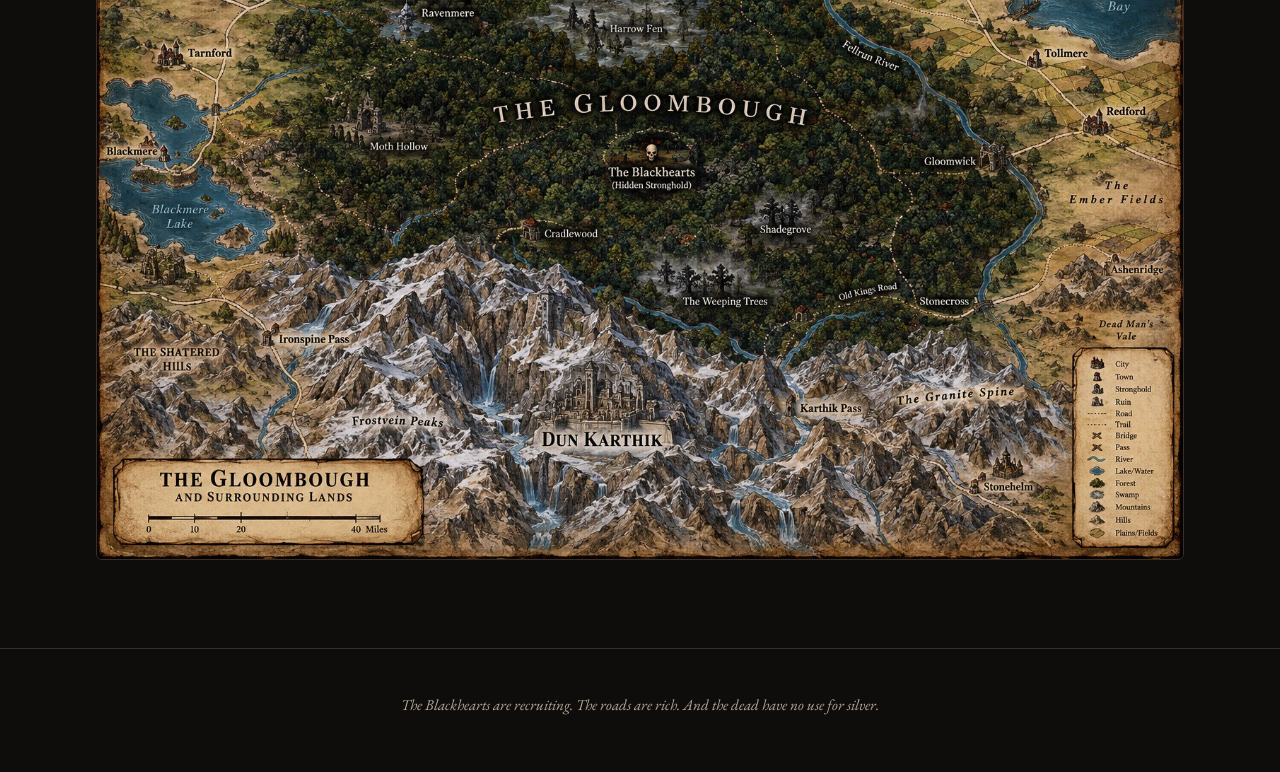
==== commit 477e683c: "Add Peck's backstory with an At the Table summary Co-Authored-By: Claude Opus 5.5 <noreply@anthropic" ====
--- a/index.html
+++ b/index.html
@@ -164,6 +164,17 @@
         </div>
       </article>
 
+      <article class="card">
+        <a class="epigraph" href="backstories/peck.html">"Your true name, boy, that must always be a secret. That's why we all have our names."</a>
+        <div class="body">
+          <h3><a href="backstories/peck.html">Peck</a></h3>
+          <p class="desc">A halfling raised in a Chalmouth cathouse by the Tall Hats, who became their knife, kept silent in Blackwater Prison, and fled in chains into the Gloombough.</p>
+          <div class="meta">Backstory
+            <span class="actions"><a class="btn primary" href="backstories/peck.html">Read</a></span>
+          </div>
+        </div>
+      </article>
+
     </div>
   </section>
 
